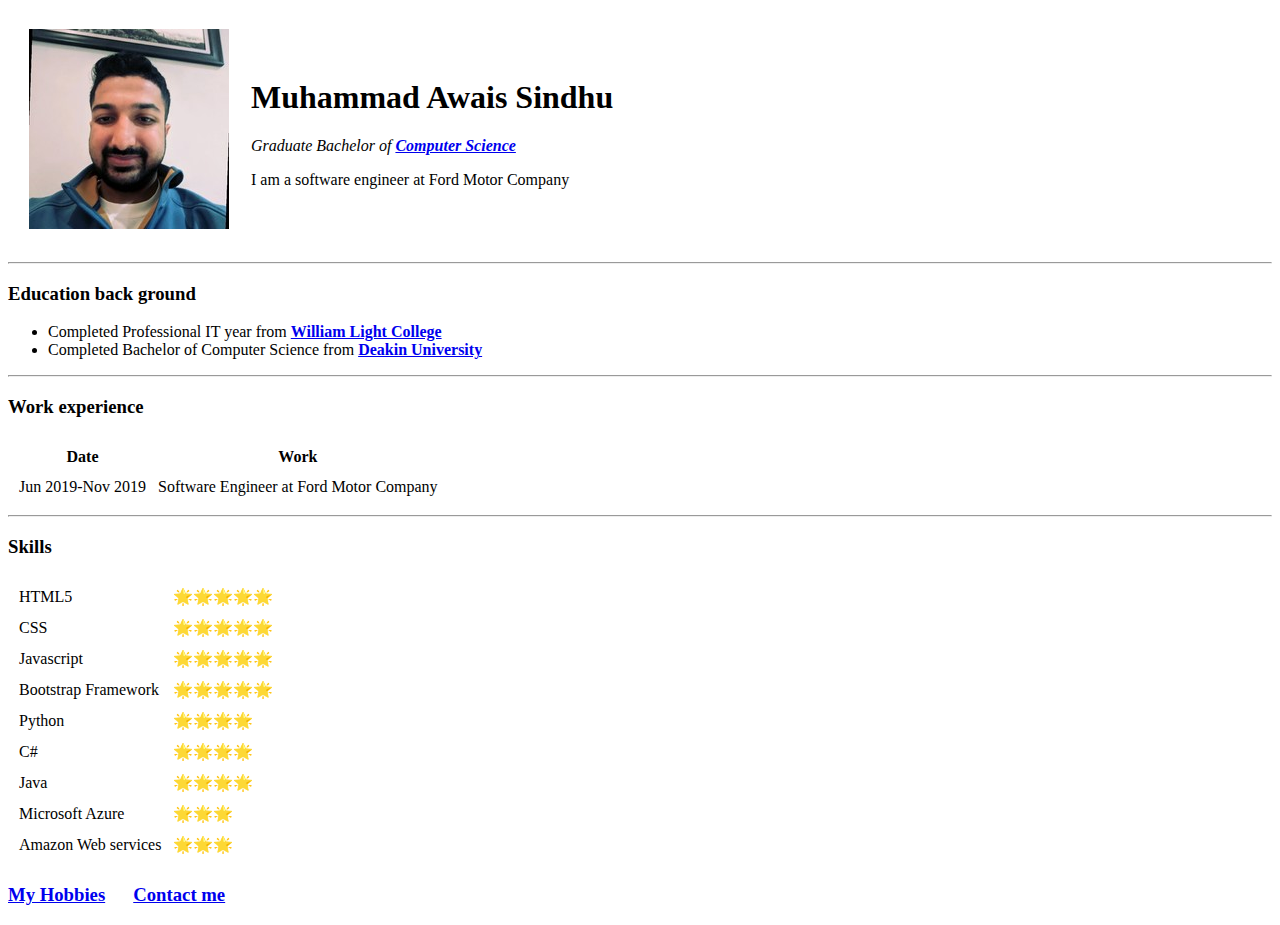
==== index.html @ 0adf4be3 "Add initial cv website file" ====
<!DOCTYPE html>
<html lang="en" dir="ltr">
  <head>
    <meta charset="utf-8">
    <title>✒ Muhammad Awais Personal Website</title>
  </head>
  <body>
    <table cellspacing = "20">
      <tr>
        <td><img src="Muhammad.jpeg" alt="Muhammad Profile Image"></td>
        <td><h1>Muhammad Awais Sindhu</h1>
        <p><em>Graduate Bachelor of <strong><a href="https://www.deakin.edu.au/course/bachelor-computer-science">Computer Science</a></strong></em></p>
        <p>I am a software engineer at Ford Motor Company</p>
</td>
      </tr>
    </table>

<hr>

<h3>Education back ground </h3>
<ul>
  <li>Completed Professional IT year from <strong><a href="https://www.deakin.edu.au/">William Light College</a></strong></li>
  <li>Completed Bachelor of Computer Science from <strong><a href="https://www.deakin.edu.au/">Deakin University</a></strong></li>
</ul>
<hr>
<h3>Work experience</h3>
<table cellspacing = "10">
  <thead>
    <tr>
      <th>Date</th>
      <th>Work</th>
    </tr>
  </thead>
  <tr>
    <td>Jun 2019-Nov 2019 </td>
    <td>Software Engineer at Ford Motor Company</td>
  </tr>
</table>
<hr>
<h3>Skills</h3>
<table cellspacing="10">
  <tr>
    <td>HTML5 </td>
    <td>🌟🌟🌟🌟🌟</td>
  </tr>
  <tr>
    <td>CSS</td>
    <td>🌟🌟🌟🌟🌟</td>
  </tr>
  <tr>
    <td>Javascript</td>
    <td>🌟🌟🌟🌟🌟</td>
  </tr>
  <tr>
    <td>Bootstrap Framework</td>
    <td>🌟🌟🌟🌟🌟</td>
  </tr>
  <tr>
    <td>Python</td>
    <td>🌟🌟🌟🌟</td>
  </tr>
  <tr>
    <td>C#</td>
    <td>🌟🌟🌟🌟</td>
  </tr>
  <tr>
    <td>Java</td>
    <td>🌟🌟🌟🌟</td>
  </tr>
  <tr>
    <td>Microsoft Azure</td>
    <td>🌟🌟🌟</td>
  </tr>
  <tr>
    <td>Amazon Web services</td>
    <td>🌟🌟🌟</td>
  </tr>
</table>


<h3><a href="my-hobbies.html">My Hobbies</a>&nbsp;&nbsp;&nbsp;&nbsp;&nbsp;&nbsp;<a href="Contact-me.html">Contact me</a></h3>

  </body>
</html>
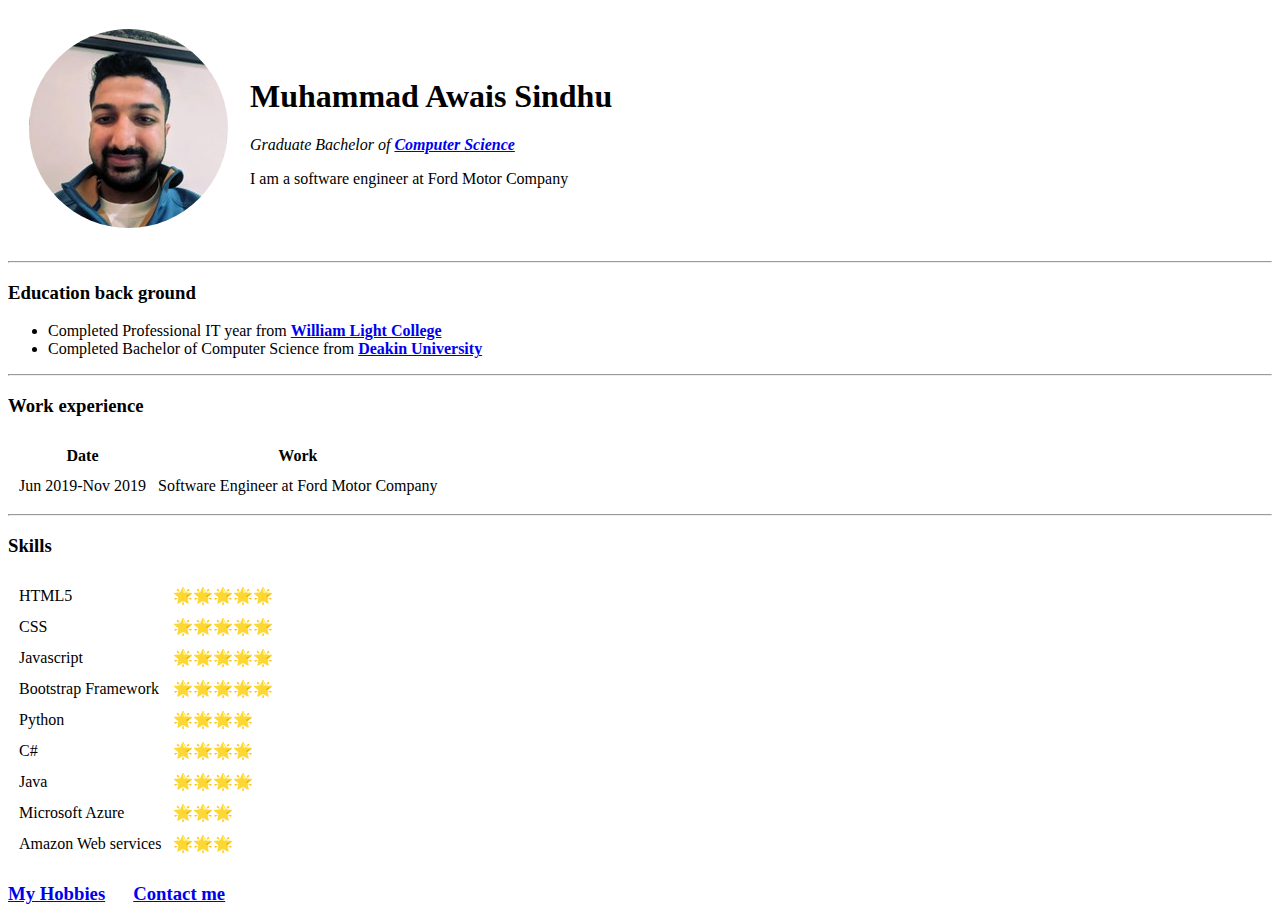
==== commit db92292f: "css competible CV" ====
--- a/index.html
+++ b/index.html
@@ -1,10 +1,15 @@
 <!DOCTYPE html>
 <html lang="en" dir="ltr">
+
   <head>
     <meta charset="utf-8">
     <title>✒ Muhammad Awais Personal Website</title>
-  </head>
-  <body>
+    <link rel="stylesheet" href="css/styles.css">
+
+</head>
+
+
+  <body >
     <table cellspacing = "20">
       <tr>
         <td><img src="Muhammad.jpeg" alt="Muhammad Profile Image"></td>
@@ -17,12 +22,17 @@
 
 <hr>
 
+
+
 <h3>Education back ground </h3>
 <ul>
   <li>Completed Professional IT year from <strong><a href="https://www.deakin.edu.au/">William Light College</a></strong></li>
   <li>Completed Bachelor of Computer Science from <strong><a href="https://www.deakin.edu.au/">Deakin University</a></strong></li>
 </ul>
 <hr>
+
+
+
 <h3>Work experience</h3>
 <table cellspacing = "10">
   <thead>
@@ -37,6 +47,9 @@
   </tr>
 </table>
 <hr>
+
+
+
 <h3>Skills</h3>
 <table cellspacing="10">
   <tr>
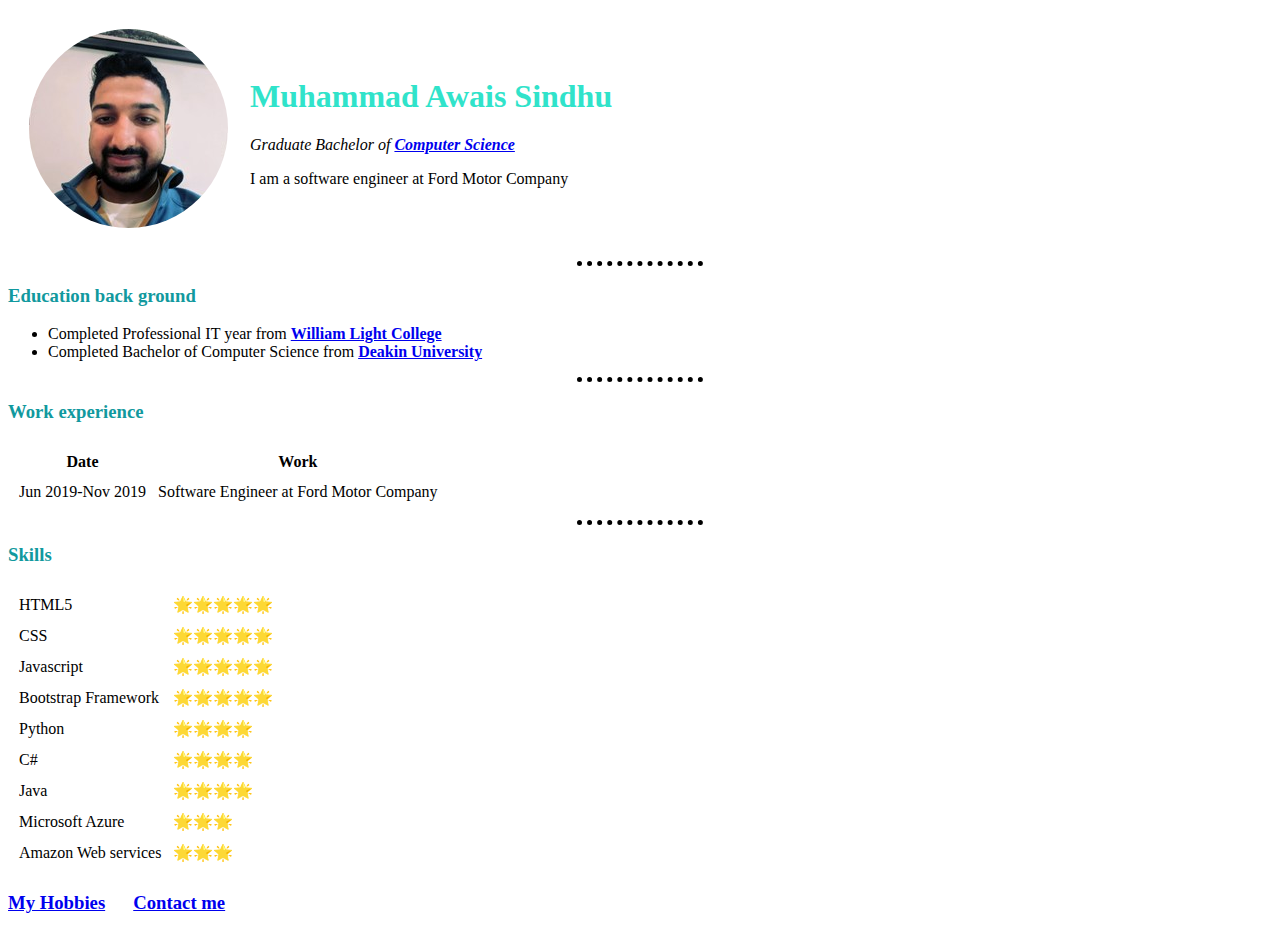
==== commit 952494cb: "Update index.html" ====
--- a/index.html
+++ b/index.html
@@ -4,7 +4,7 @@
   <head>
     <meta charset="utf-8">
     <title>✒ Muhammad Awais Personal Website</title>
-    <link rel="stylesheet" href="css/styles.css">
+    <link rel="stylesheet" href="styles.css">
 
 </head>
 
--- a/styles.css
+++ b/styles.css
@@ -0,0 +1,18 @@
+  body{
+    background-color: white;
+  }
+  hr{
+    background-color: white;
+    border-style: dotted none none;
+    border-color: black;
+    border-width: 5px;
+    width: 10%;
+  }
+
+  h1{
+    color: #30e3ca;
+  }
+
+  h3{
+    color: #11999e;
+  }
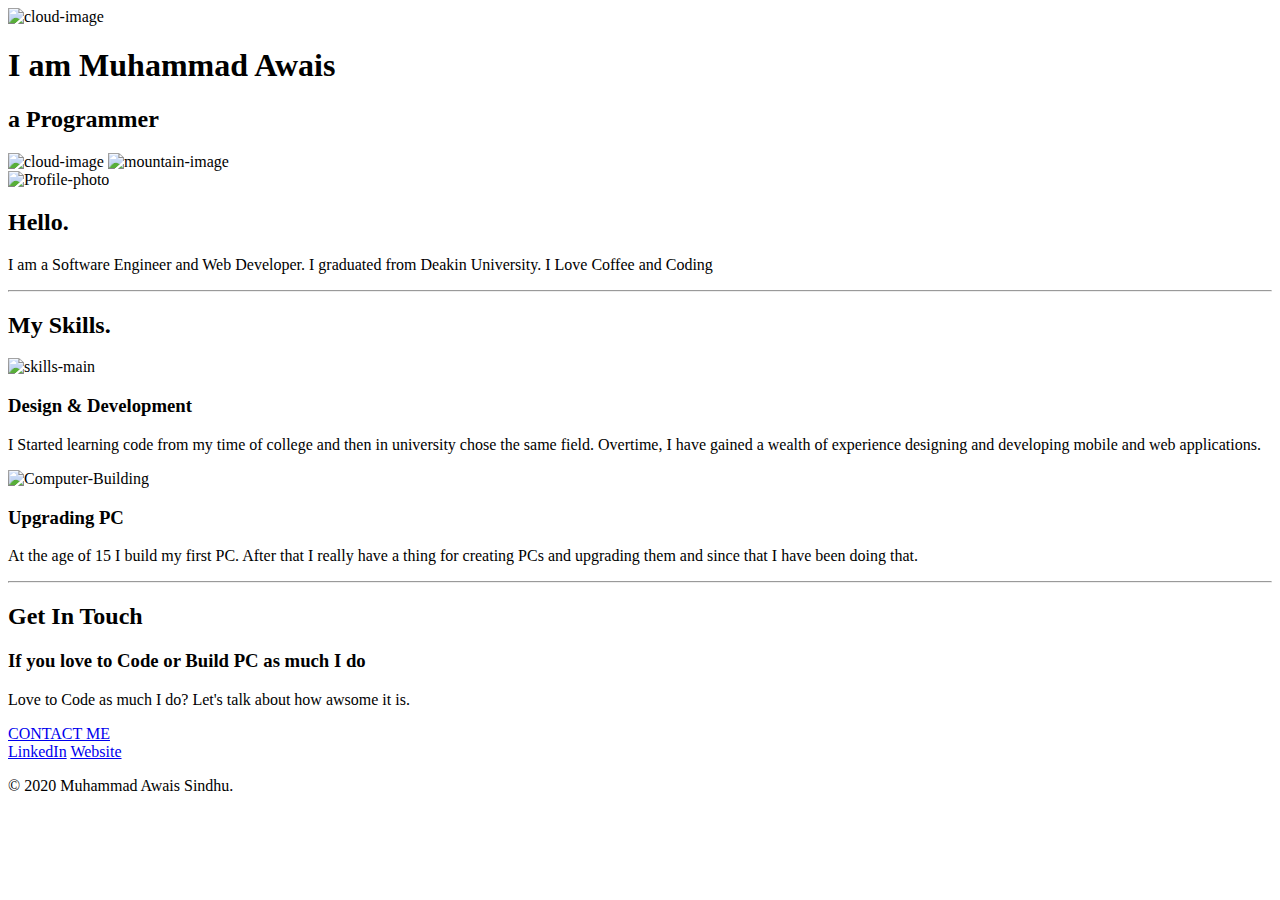
==== commit 113b3f51: "Full CSS integration to the site" ====
--- a/index.html
+++ b/index.html
@@ -1,97 +1,59 @@
 <!DOCTYPE html>
 <html lang="en" dir="ltr">
-
   <head>
     <meta charset="utf-8">
-    <title>✒ Muhammad Awais Personal Website</title>
-    <link rel="stylesheet" href="styles.css">
+    <title>Muhammad Awais Sindhu</title>
+    <link rel="stylesheet" href="css/style.css">
+    <link rel="icon" href="images/favicon.ico">
+    <link href="https://fonts.googleapis.com/css2?family=Merriweather:wght@300&family=Montserrat+Alternates&family=Sacramento&display=swap" rel="stylesheet">
+  </head>
+  <body>
+<div class="top-container">
+  <img class="top-cloud" src="images/cloud.png" alt="cloud-image">
+  <h1>I am Muhammad Awais</h1>
+  <h2 class="programmer-heading">a <span class="pro ">Pro</span>grammer</h2>
+  <img class="bottom-cloud" src="images/cloud.png" alt="cloud-image">
+  <img src="images/mountain.png" alt="mountain-image">
+</div>
 
-</head>
+<div class="middle-container">
+  <div class="profile">
+    <img src="images/Muhammad.jpeg" alt="Profile-photo">
+    <h2>Hello.</h2>
+    <p>I am a Software Engineer and Web Developer. I graduated from Deakin University. I Love Coffee and Coding</p>
+  </div>
+  <hr>
+  <div class="skills">
+    <h2>My Skills.</h2>
+    <div class="skill-row">
+      <img class="skill-image" src="images/skills.svg" alt="skills-main">
+
+      <h3>Design & Development</h3>
+      <p>I Started learning code from my time of college and then in university chose the same field. Overtime, I have gained a wealth of experience designing and developing mobile and web applications.</p>
+    </div>
+    <div class="skill-row">
+      <img class="computer-image" src="images/desktop-computer.png" alt="Computer-Building">
+      <h3>Upgrading PC</h3>
+      <p>At the age of 15 I build my first PC. After that I really have a thing for creating PCs and upgrading them and since that I have been doing that.</p>
+    </div>
+  </div>
+  <hr>
+  <div class="contact-me">
+    <h2>Get In Touch</h2>
+    <h3>If you love to Code or Build PC as much I do</h3>
+    <p>Love to Code as much I do? Let's talk about how awsome it is.</p>
+    <a href="mailto:awais_sindhu7@outlook.com" class="BUTTON_TYT">CONTACT ME</a>
+
+  </div>
+</div>
 
 
-  <body >
-    <table cellspacing = "20">
-      <tr>
-        <td><img src="Muhammad.jpeg" alt="Muhammad Profile Image"></td>
-        <td><h1>Muhammad Awais Sindhu</h1>
-        <p><em>Graduate Bachelor of <strong><a href="https://www.deakin.edu.au/course/bachelor-computer-science">Computer Science</a></strong></em></p>
-        <p>I am a software engineer at Ford Motor Company</p>
-</td>
-      </tr>
-    </table>
+<div class="bottom-container">
+  <a class="footer-link" href="https://www.linkedin.com/in/awais-sindhu">LinkedIn</a>
+  <a class="footer-link" href="https://www.appbrewery.co/">Website</a>
+  <p class="copyright">© 2020 Muhammad Awais Sindhu.</p>
+</div>
 
-<hr>
-
-
-
-<h3>Education back ground </h3>
-<ul>
-  <li>Completed Professional IT year from <strong><a href="https://www.deakin.edu.au/">William Light College</a></strong></li>
-  <li>Completed Bachelor of Computer Science from <strong><a href="https://www.deakin.edu.au/">Deakin University</a></strong></li>
-</ul>
-<hr>
-
-
-
-<h3>Work experience</h3>
-<table cellspacing = "10">
-  <thead>
-    <tr>
-      <th>Date</th>
-      <th>Work</th>
-    </tr>
-  </thead>
-  <tr>
-    <td>Jun 2019-Nov 2019 </td>
-    <td>Software Engineer at Ford Motor Company</td>
-  </tr>
-</table>
-<hr>
-
-
-
-<h3>Skills</h3>
-<table cellspacing="10">
-  <tr>
-    <td>HTML5 </td>
-    <td>🌟🌟🌟🌟🌟</td>
-  </tr>
-  <tr>
-    <td>CSS</td>
-    <td>🌟🌟🌟🌟🌟</td>
-  </tr>
-  <tr>
-    <td>Javascript</td>
-    <td>🌟🌟🌟🌟🌟</td>
-  </tr>
-  <tr>
-    <td>Bootstrap Framework</td>
-    <td>🌟🌟🌟🌟🌟</td>
-  </tr>
-  <tr>
-    <td>Python</td>
-    <td>🌟🌟🌟🌟</td>
-  </tr>
-  <tr>
-    <td>C#</td>
-    <td>🌟🌟🌟🌟</td>
-  </tr>
-  <tr>
-    <td>Java</td>
-    <td>🌟🌟🌟🌟</td>
-  </tr>
-  <tr>
-    <td>Microsoft Azure</td>
-    <td>🌟🌟🌟</td>
-  </tr>
-  <tr>
-    <td>Amazon Web services</td>
-    <td>🌟🌟🌟</td>
-  </tr>
-</table>
-
-
-<h3><a href="my-hobbies.html">My Hobbies</a>&nbsp;&nbsp;&nbsp;&nbsp;&nbsp;&nbsp;<a href="Contact-me.html">Contact me</a></h3>
 
   </body>
 </html>
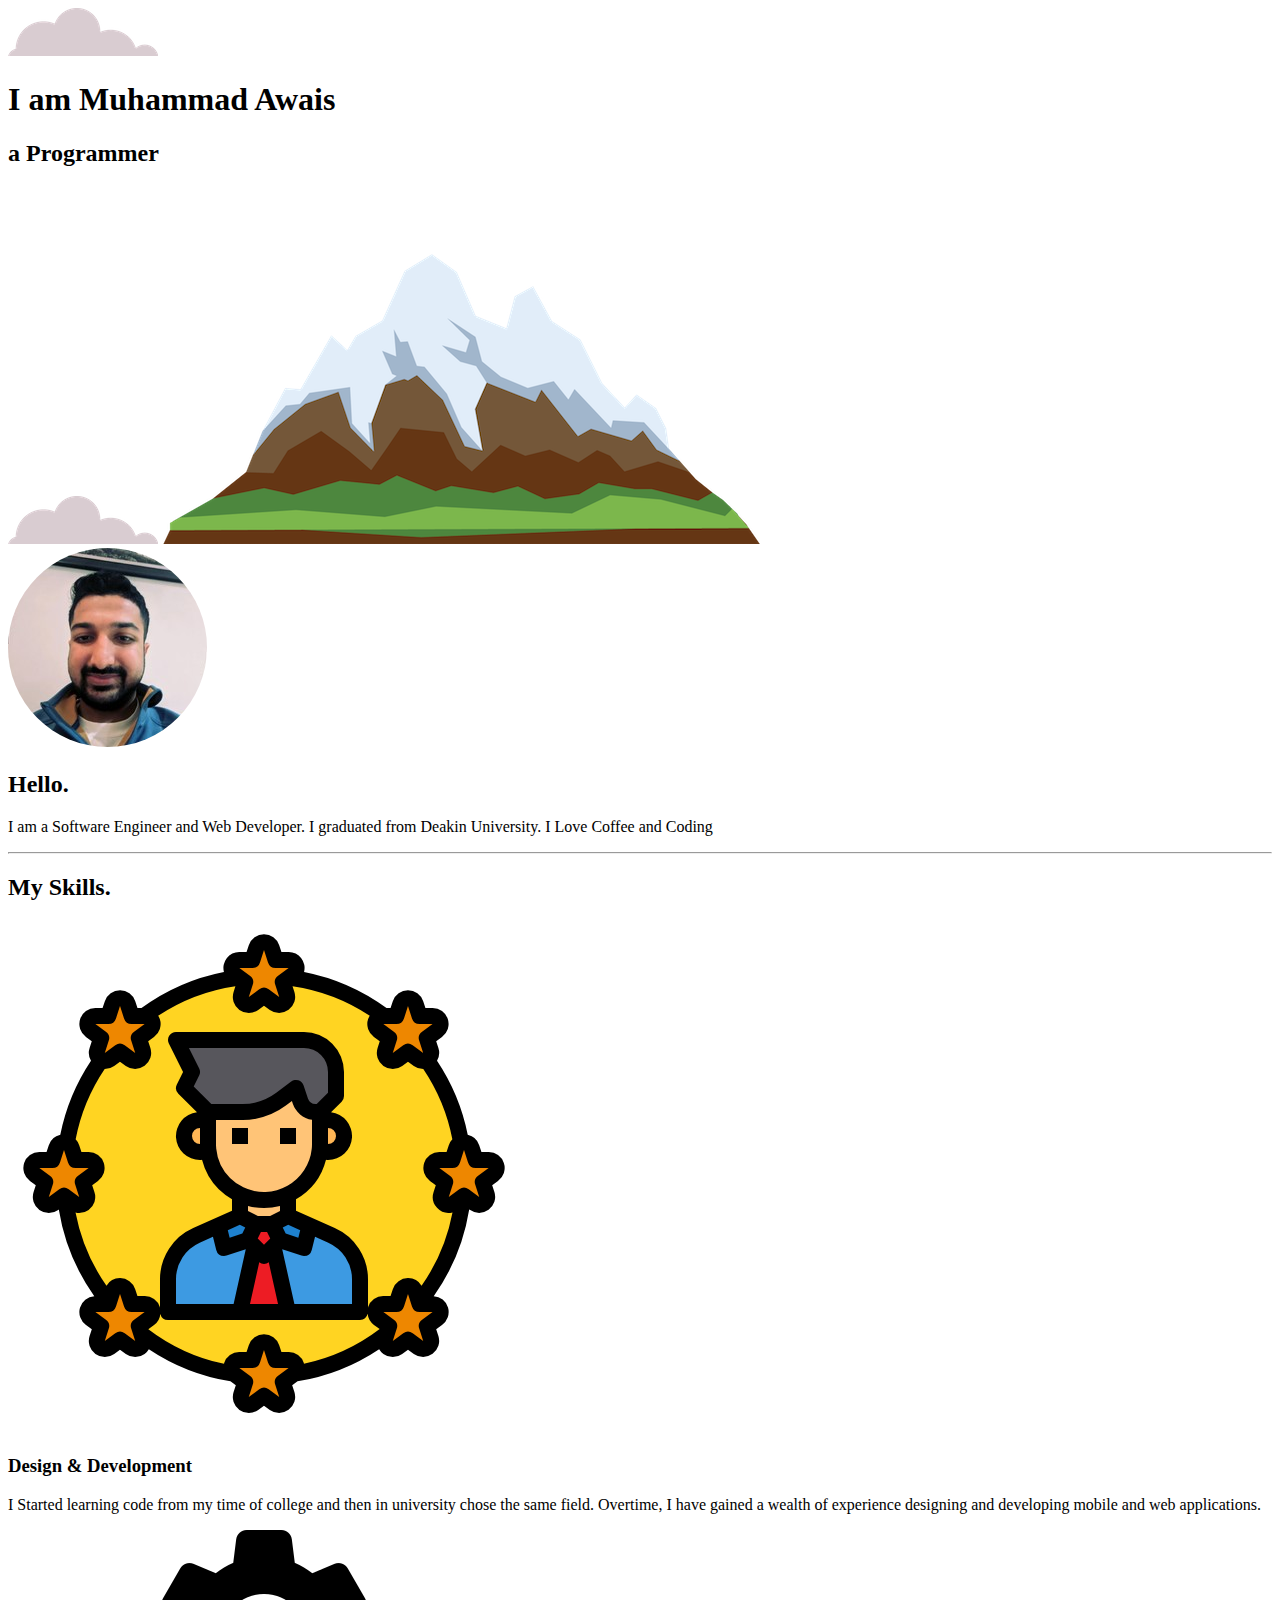
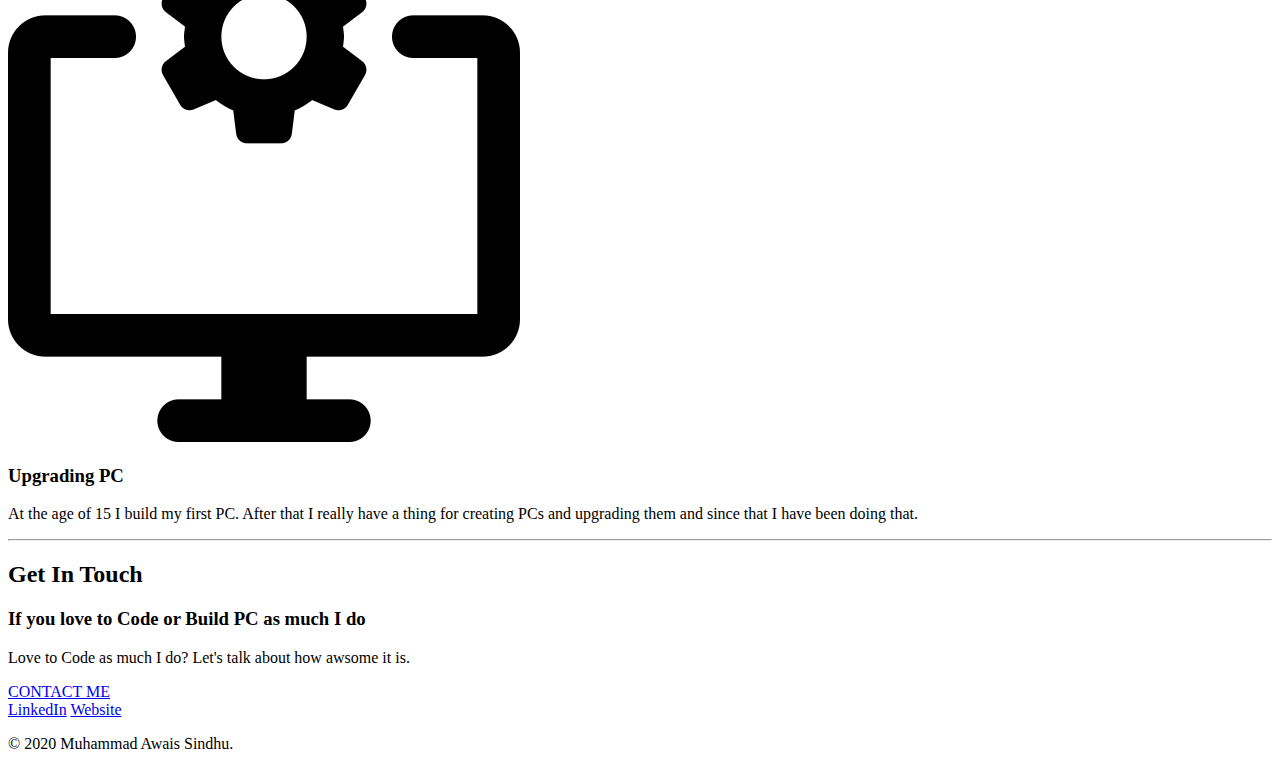
==== commit b837067f: "Update index.html" ====
--- a/index.html
+++ b/index.html
@@ -4,21 +4,21 @@
     <meta charset="utf-8">
     <title>Muhammad Awais Sindhu</title>
     <link rel="stylesheet" href="css/style.css">
-    <link rel="icon" href="images/favicon.ico">
+    <link rel="icon" href="favicon.ico">
     <link href="https://fonts.googleapis.com/css2?family=Merriweather:wght@300&family=Montserrat+Alternates&family=Sacramento&display=swap" rel="stylesheet">
   </head>
   <body>
 <div class="top-container">
-  <img class="top-cloud" src="images/cloud.png" alt="cloud-image">
+  <img class="top-cloud" src="cloud.png" alt="cloud-image">
   <h1>I am Muhammad Awais</h1>
   <h2 class="programmer-heading">a <span class="pro ">Pro</span>grammer</h2>
-  <img class="bottom-cloud" src="images/cloud.png" alt="cloud-image">
-  <img src="images/mountain.png" alt="mountain-image">
+  <img class="bottom-cloud" src="cloud.png" alt="cloud-image">
+  <img src="mountain.png" alt="mountain-image">
 </div>
 
 <div class="middle-container">
   <div class="profile">
-    <img src="images/Muhammad.jpeg" alt="Profile-photo">
+    <img src="Muhammad.jpeg" alt="Profile-photo">
     <h2>Hello.</h2>
     <p>I am a Software Engineer and Web Developer. I graduated from Deakin University. I Love Coffee and Coding</p>
   </div>
@@ -26,13 +26,13 @@
   <div class="skills">
     <h2>My Skills.</h2>
     <div class="skill-row">
-      <img class="skill-image" src="images/skills.svg" alt="skills-main">
+      <img class="skill-image" src="skills.svg" alt="skills-main">
 
       <h3>Design & Development</h3>
       <p>I Started learning code from my time of college and then in university chose the same field. Overtime, I have gained a wealth of experience designing and developing mobile and web applications.</p>
     </div>
     <div class="skill-row">
-      <img class="computer-image" src="images/desktop-computer.png" alt="Computer-Building">
+      <img class="computer-image" src="desktop-computer.png" alt="Computer-Building">
       <h3>Upgrading PC</h3>
       <p>At the age of 15 I build my first PC. After that I really have a thing for creating PCs and upgrading them and since that I have been doing that.</p>
     </div>
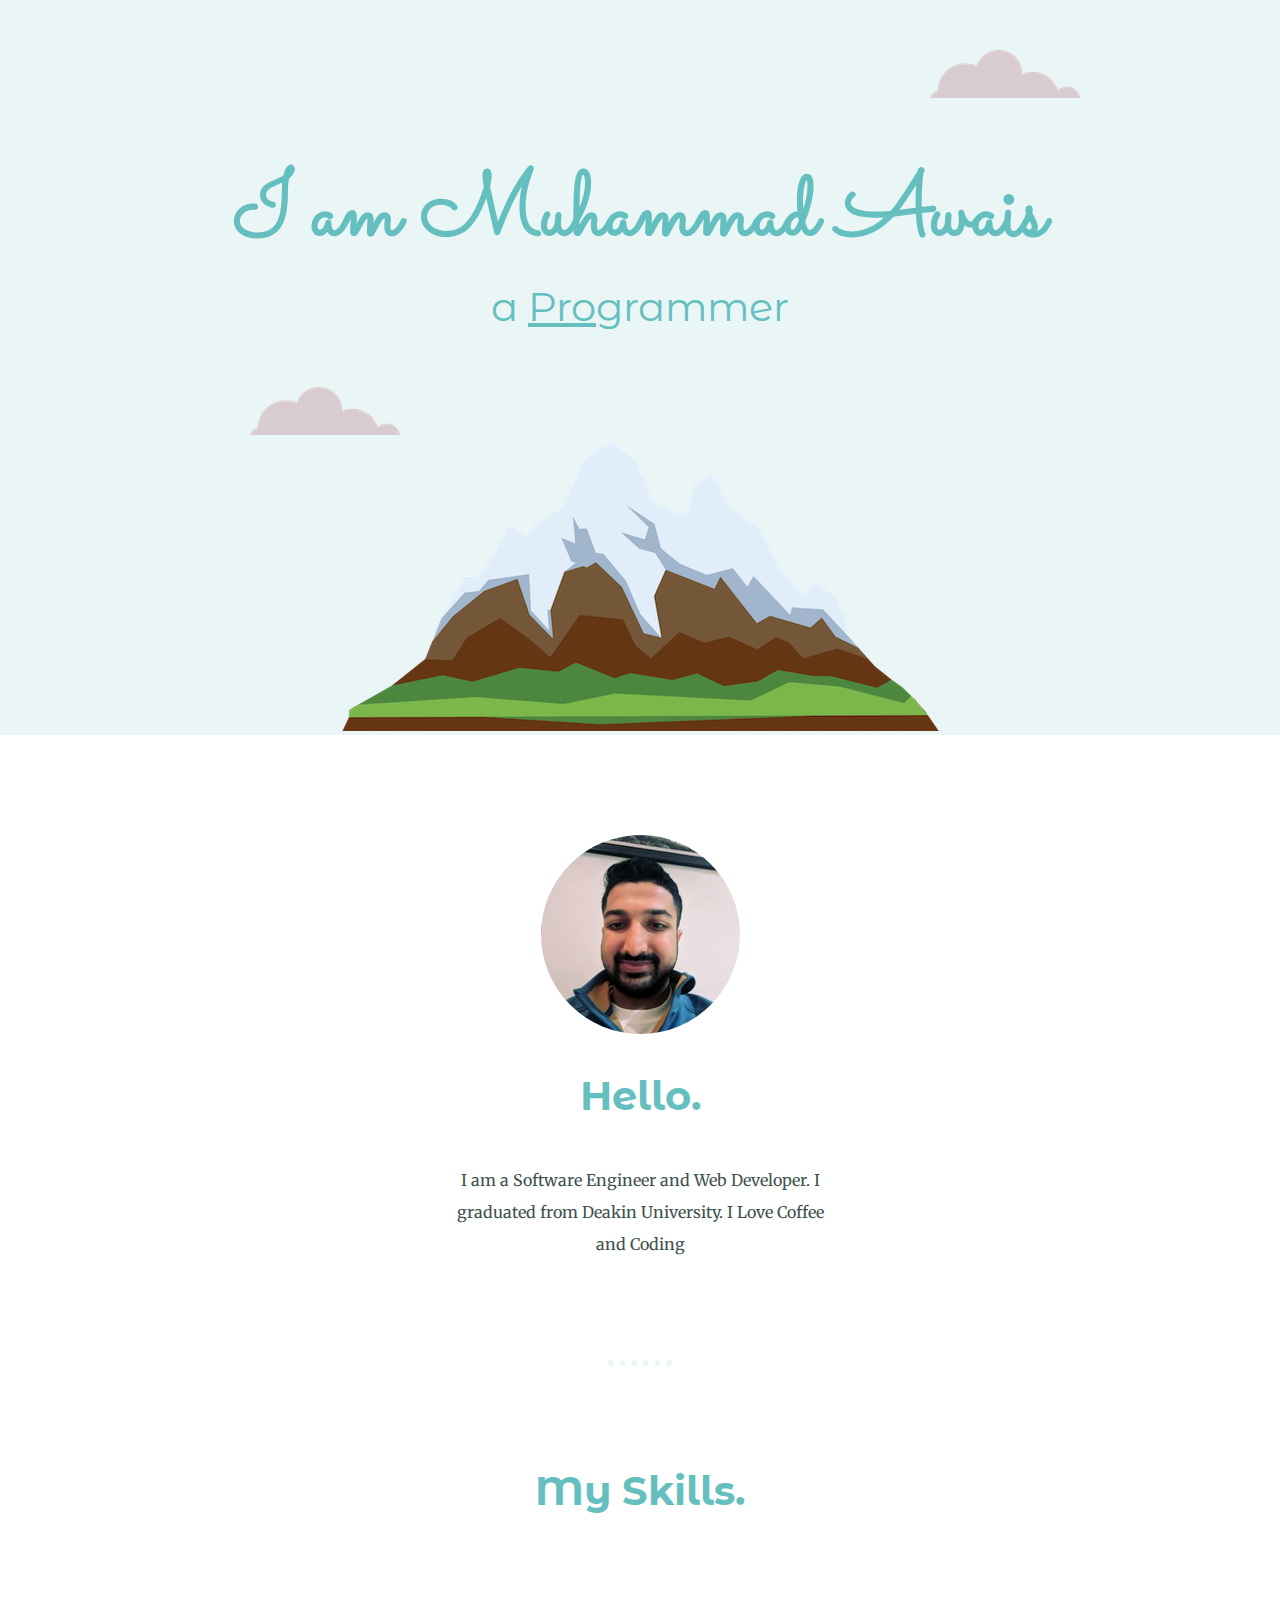
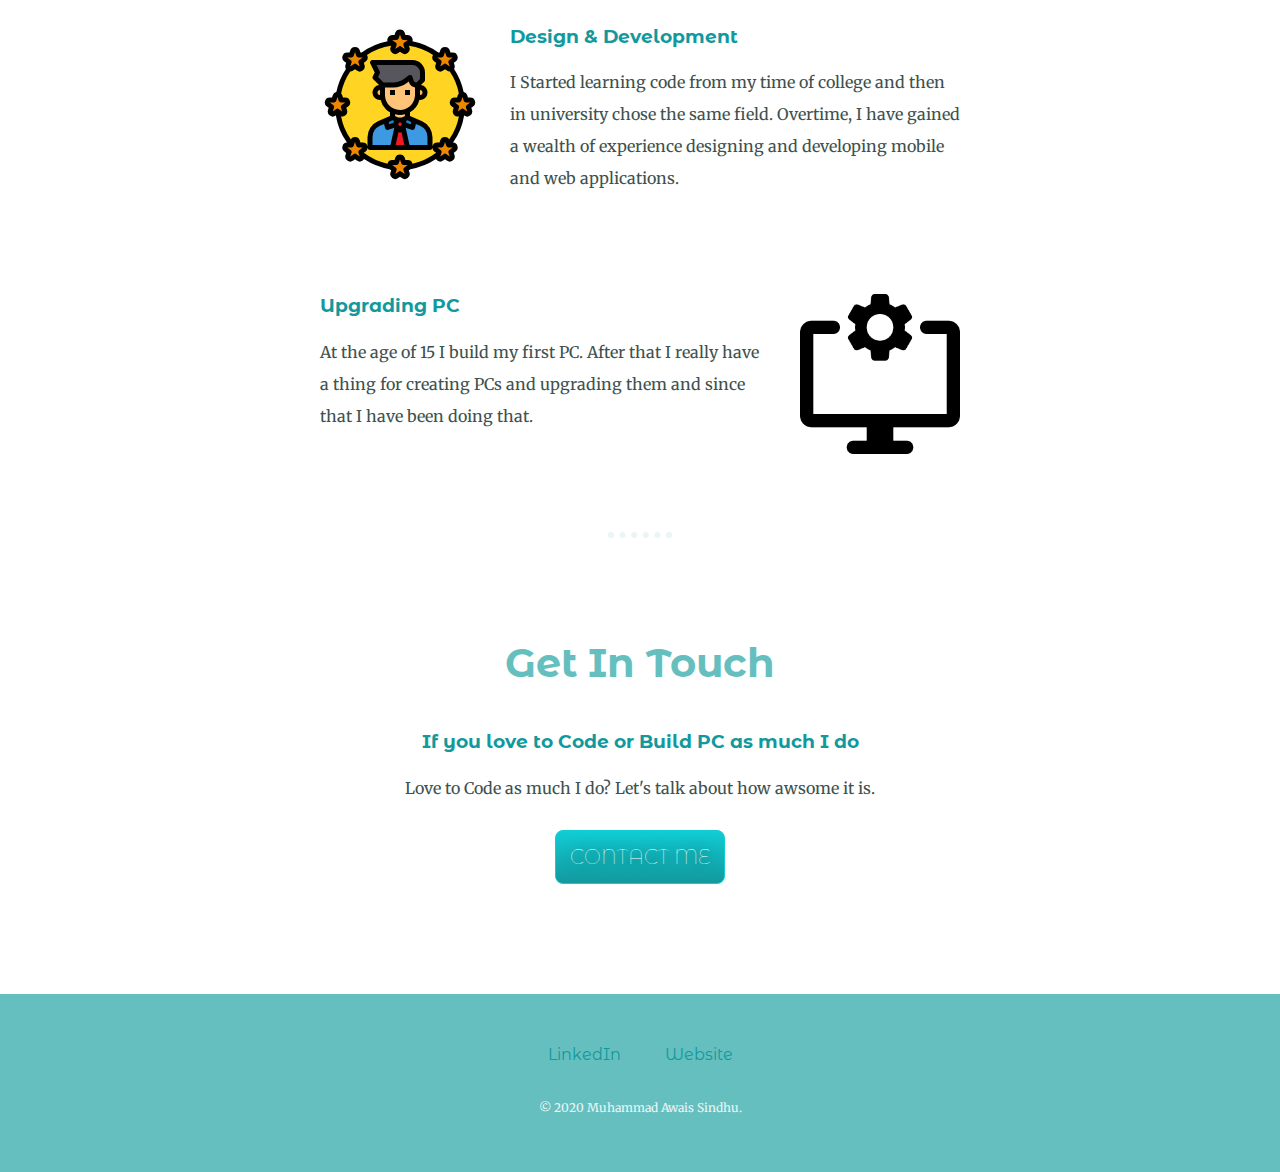
==== commit 177fa83a: "Update index.html" ====
--- a/index.html
+++ b/index.html
@@ -3,7 +3,7 @@
   <head>
     <meta charset="utf-8">
     <title>Muhammad Awais Sindhu</title>
-    <link rel="stylesheet" href="css/style.css">
+    <link rel="stylesheet" href="style.css">
     <link rel="icon" href="favicon.ico">
     <link href="https://fonts.googleapis.com/css2?family=Merriweather:wght@300&family=Montserrat+Alternates&family=Sacramento&display=swap" rel="stylesheet">
   </head>
--- a/style.css
+++ b/style.css
@@ -0,0 +1,157 @@
+body{
+  color: #40514E;
+  margin: 0px;
+  text-align: center;
+  font-family: 'Merriweather', serif;
+
+}
+
+h1{
+  color: #66BFBF;
+  font-size: 5.62rem;
+font-family: 'Sacramento', cursive;
+  margin: 50px auto 0 auto;
+
+}
+
+h2{
+  color: #66BFBF;
+  font-size: 2.5rem;
+  font-family: 'Montserrat Alternates', sans-serif;
+  padding-bottom: 10px;
+
+}
+
+h3{
+  color: #11999E;
+  font-family: 'Montserrat Alternates', sans-serif;
+}
+
+p{
+  line-height: 2;
+}
+
+hr{
+  border: dotted #EAF6F6 6px;
+  border-bottom: none;
+  width: 4%;
+  margin: 100px auto;
+}
+
+a{
+  color: #11999E;
+  font-family: 'Montserrat Alternates', sans-serif;
+  margin: 10px 20px;
+  text-decoration: none;
+}
+
+a:hover{
+  color: #EAF6F6;
+}
+
+.top-container{
+  background-color: #EAF6F6;
+  position: relative;
+  padding-top: 100px;
+}
+
+.middle-container{
+  padding: 100px 0px;
+}
+
+.bottom-container{
+  background-color: #66BFBF;
+  padding: 50px 0 20px;
+}
+
+
+
+.programmer-heading{
+  margin-top: 0;
+  font-weight: normal;
+}
+
+.profile{
+  width: 30%;
+  text-align: center;
+color: #40514E;
+margin: auto;
+}
+
+.skill-row{
+  width: 50%;
+  margin: 100px auto 100px auto;
+  text-align: left;
+}
+
+.copyright{
+  color: #EAF6F6;
+  font-size: 0.75rem;
+  padding: 20px 0;
+}
+
+.pro{
+  text-decoration: underline;
+}
+
+.bottom-cloud{
+  position: absolute;
+  left: 250px;
+  bottom: 300px;
+}
+
+.top-cloud{
+  position: absolute;
+  right: 200px;
+  top: 50px;
+}
+
+.skill-image{
+  width: 25%;
+  float: left;
+  margin-right: 30px;
+}
+
+.computer-image{
+  width: 25%;
+  float: right;
+  margin-left: 30px;
+}
+
+
+.BUTTON_TYT {
+   background: #11CDD4;
+   background-image: -webkit-linear-gradient(top, #11CDD4, #11999E);
+   background-image: -moz-linear-gradient(top, #11CDD4, #11999E);
+   background-image: -ms-linear-gradient(top, #11CDD4, #11999E);
+   background-image: -o-linear-gradient(top, #11CDD4, #11999E);
+   background-image: -webkit-gradient(to bottom, #11CDD4, #11999E);
+   -webkit-border-radius: 8px;
+   -moz-border-radius: 8px;
+   border-radius: 8px;
+   color: #FFFFFF;
+   font-family: 'Montserrat Alternates', sans-serif;
+   font-size: 20px;
+   font-weight: 100;
+   padding: 14px;
+   text-shadow: 1px 0 14px #000000;
+   border: solid #11CDD4 1px;
+   text-decoration: none;
+   display: inline-block;
+   cursor: pointer;
+   text-align: center;
+}
+
+.BUTTON_TYT:hover {
+   border: solid #2AC8B0 px;
+   background: #30E3CB;
+   background-image: -webkit-linear-gradient(top, #30E3CB, #2BC4AD);
+   background-image: -moz-linear-gradient(top, #30E3CB, #2BC4AD);
+   background-image: -ms-linear-gradient(top, #30E3CB, #2BC4AD);
+   background-image: -o-linear-gradient(top, #30E3CB, #2BC4AD);
+   background-image: -webkit-gradient(to bottom, #30E3CB, #2BC4AD);
+   -webkit-border-radius: 8px;
+   -moz-border-radius: 8px;
+   border-radius: 8px;
+   text-decoration: none;
+}
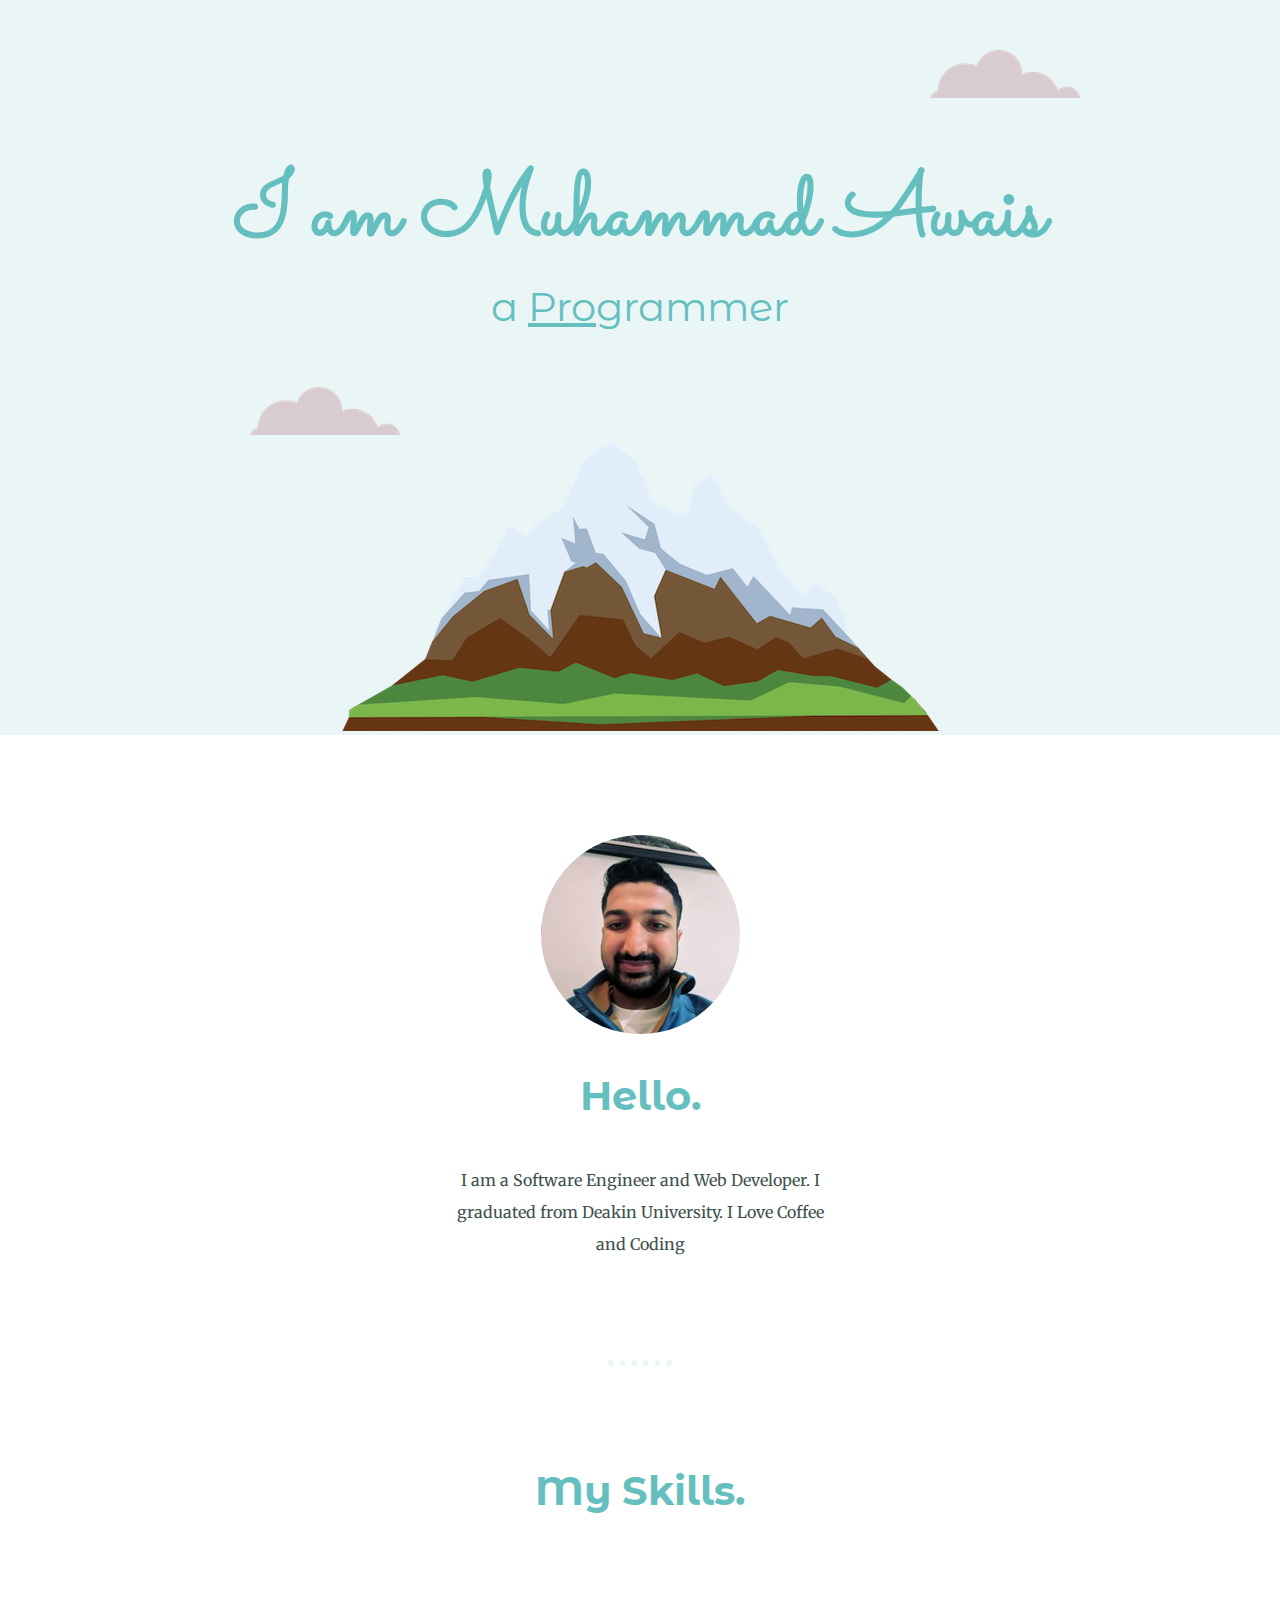
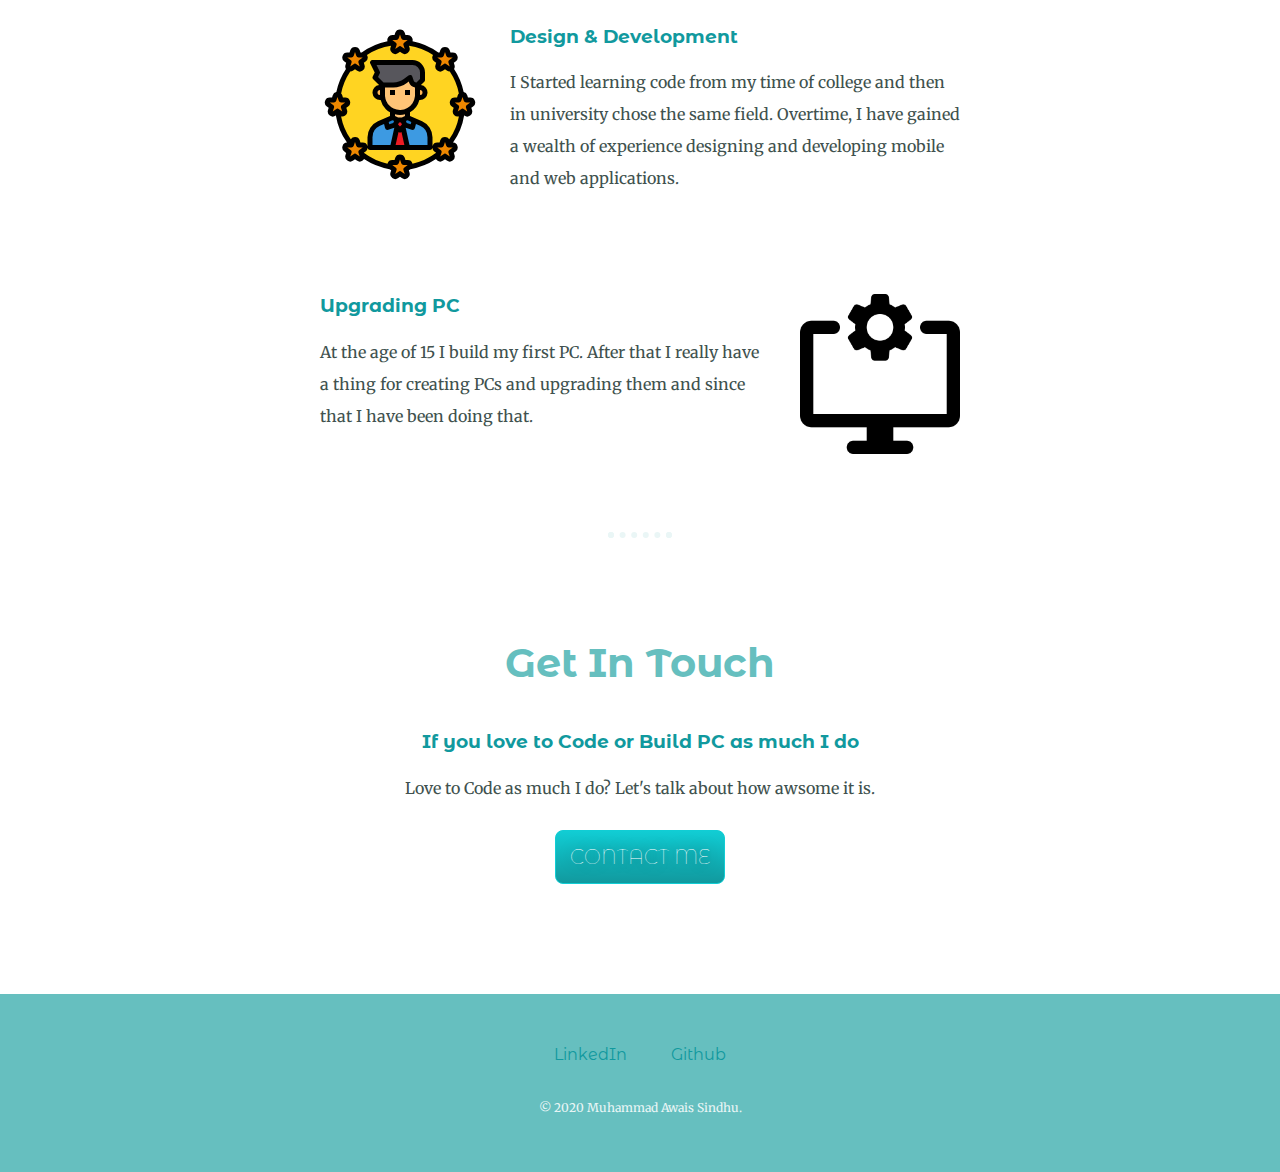
==== commit 1d594f8a: "Update index.html" ====
--- a/index.html
+++ b/index.html
@@ -50,7 +50,7 @@
 
 <div class="bottom-container">
   <a class="footer-link" href="https://www.linkedin.com/in/awais-sindhu">LinkedIn</a>
-  <a class="footer-link" href="https://www.appbrewery.co/">Website</a>
+  <a class="footer-link" href="https://github.com/MuhammadAwaisSindhu">Github</a>
   <p class="copyright">© 2020 Muhammad Awais Sindhu.</p>
 </div>
 
